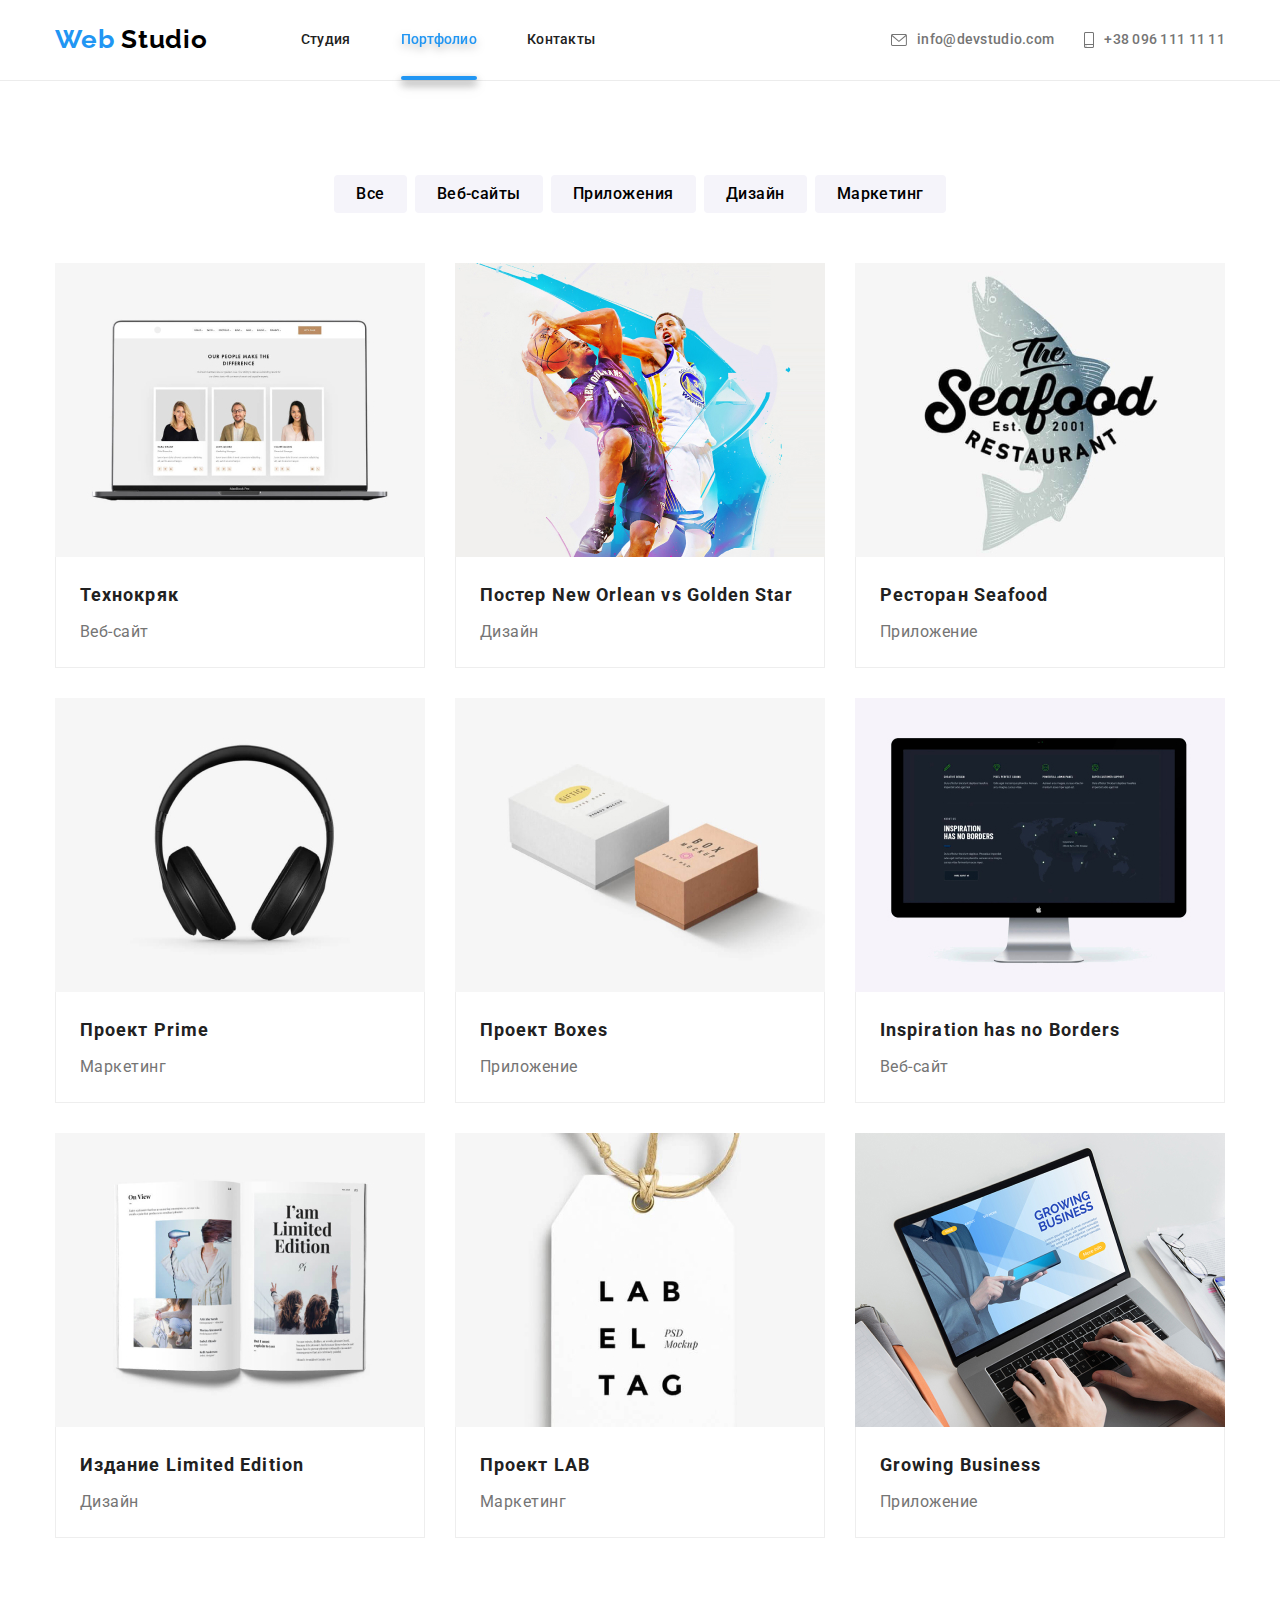
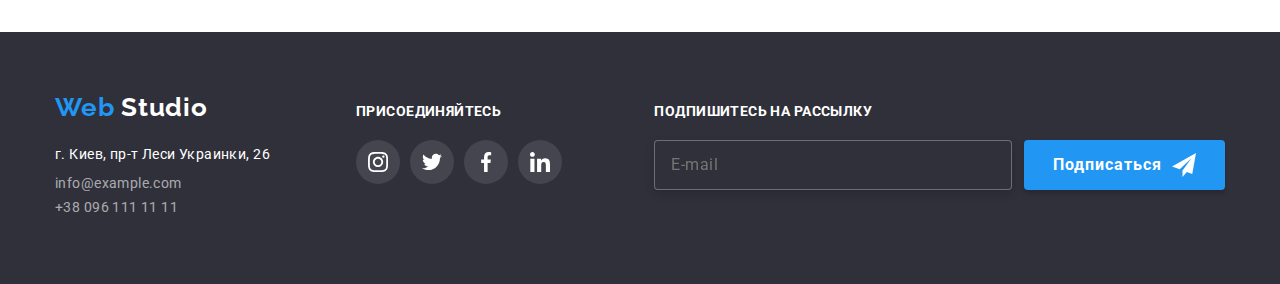
==== portfolio.html @ 4676d833 "open" ====
<!DOCTYPE html>
<html lang="ru">
	<head>
		<meta charset="UTF-8" />
		<meta http-equiv="X-UA-Compatible" content="IE=edge" />
		<meta name="viewport" content="width=device-width, initial-scale=1.0" />
		<title>Portfolio</title>
		<link rel="icon" type="image/png" href="./images/favicon/favicon-32x32.png" />
		<link rel="preconnect" href="https://fonts.googleapis.com" />
		<link rel="preconnect" href="https://fonts.gstatic.com" crossorigin />
		<link
			href="https://fonts.googleapis.com/css2?family=Raleway:wght@700&family=Roboto:wght@400;500;700;900&display=swap"
			rel="stylesheet"
		/>
		<link
			rel="stylesheet"
			href="https://cdnjs.cloudflare.com/ajax/libs/modern-normalize/1.1.0/modern-normalize.min.css"
		/>
		<link rel="stylesheet" href="./css/styles.css" />
	</head>

	<body>
		<header>
			<div class="header container">
				<a href="/" class="logo">
					<span class="logo-web">Web</span>
					<span class="logo-studio">Studio</span>
				</a>

				<nav>
					<ul class="nav">
						<li class="item"><a href="./index.html" class="nav-link">Студия</a></li>
						<li class="item"><a href="./portfolio.html" class="nav-link current">Портфолио</a></li>
						<li class="item"><a href="" class="nav-link">Контакты</a></li>
					</ul>
				</nav>
				<div class="header-link">
					<a href="mailto:info@devstudio.com" class="header-mail">
						<svg class="icon" width="16" height="12">
							<use href="./images/sprite.svg#icon-mail"></use>
						</svg>
						info@devstudio.com
					</a>
					<a href="tel:+380961111111" class="header-tel">
						<svg class="icon" width="10" height="16">
							<use href="./images/sprite.svg#icon-phone"></use>
						</svg>
						+38 096 111 11 11
					</a>
				</div>
			</div>
		</header>

		<main>
			<section class="section">
				<div class="container">
					<ul class="portfolio-button-bloc">
						<li class="button"><button type="button" class="portfolio-button">Все</button></li>
						<li class="button"><button type="button" class="portfolio-button">Веб-сайты</button></li>
						<li class="button"><button type="button" class="portfolio-button">Приложения</button></li>
						<li class="button"><button type="button" class="portfolio-button">Дизайн</button></li>
						<li class="button"><button type="button" class="portfolio-button">Маркетинг</button></li>
					</ul>

					<ul class="portfolio-projects">
						<li class="item">
							<a href="" class="link">
								<div class="thumb">
									<img src="./images/portfolio1.jpg" alt="ноутбук" width="370" />
									<div class="overlay">
										<p class="relation">
											Ресурс предлагает комплексные предложения с разным уровнем функционала и сервисов. Все это
											позволит посетителю получить исчерпывающие сведения о компании или частном лице.
										</p>
									</div>
								</div>
								<div class="signature">
									<h3 class="project-item-name">Технокряк</h3>
									<p class="project-item-attribute">Веб-сайт</p>
								</div>
							</a>
						</li>
						<li class="item">
							<a href="" class="link">
								<div class="thumb">
									<img src="./images/portfolio2.jpg" alt="игра в баскетбол" width="370" />
									<div class="overlay">
										<p class="relation">
											Ресурс предлагает комплексные предложения с разным уровнем функционала и сервисов. Все это
											позволит посетителю получить исчерпывающие сведения о компании или частном лице.
										</p>
									</div>
								</div>
								<div class="signature">
									<h3 class="project-item-name">Постер New Orlean vs Golden Star</h3>
									<p class="project-item-attribute">Дизайн</p>
								</div>
							</a>
						</li>
						<li class="item">
							<a href="" class="link">
								<div class="thumb">
									<img src="./images/portfolio3.jpg" alt="лого ресторана" width="370" />
									<div class="overlay">
										<p class="relation">
											Ресурс предлагает комплексные предложения с разным уровнем функционала и сервисов. Все это
											позволит посетителю получить исчерпывающие сведения о компании или частном лице.
										</p>
									</div>
								</div>
								<div class="signature">
									<h3 class="project-item-name">Ресторан Seafood</h3>
									<p class="project-item-attribute">Приложение</p>
								</div>
							</a>
						</li>
						<li class="item">
							<a href="" class="link">
								<div class="thumb">
									<img src="./images/portfolio4.jpg" alt="наушники" width="370" />
									<div class="overlay">
										<p class="relation">
											Ресурс предлагает комплексные предложения с разным уровнем функционала и сервисов. Все это
											позволит посетителю получить исчерпывающие сведения о компании или частном лице.
										</p>
									</div>
								</div>
								<div class="signature">
									<h3 class="project-item-name">Проект Prime</h3>
									<p class="project-item-attribute">Маркетинг</p>
								</div>
							</a>
						</li>
						<li class="item">
							<a href="" class="link">
								<div class="thumb">
									<img src="./images/portfolio5.jpg" alt="коробочки" width="370" />
									<div class="overlay">
										<p class="relation">
											Ресурс предлагает комплексные предложения с разным уровнем функционала и сервисов. Все это
											позволит посетителю получить исчерпывающие сведения о компании или частном лице.
										</p>
									</div>
								</div>
								<div class="signature">
									<h3 class="project-item-name">Проект Boxes</h3>
									<p class="project-item-attribute">Приложение</p>
								</div>
							</a>
						</li>
						<li class="item">
							<a href="" class="link">
								<div class="thumb">
									<img src="./images/portfolio6.jpg" alt="монитор" width="370" />
									<div class="overlay">
										<p class="relation">
											Ресурс предлагает комплексные предложения с разным уровнем функционала и сервисов. Все это
											позволит посетителю получить исчерпывающие сведения о компании или частном лице.
										</p>
									</div>
								</div>
								<div class="signature">
									<h3 class="project-item-name">Inspiration has no Borders</h3>
									<p class="project-item-attribute">Веб-сайт</p>
								</div>
							</a>
						</li>
						<li class="item">
							<a href="" class="link">
								<div class="thumb">
									<img src="./images/portfolio7.jpg" alt="книга" width="370" />
									<div class="overlay">
										<p class="relation">
											Ресурс предлагает комплексные предложения с разным уровнем функционала и сервисов. Все это
											позволит посетителю получить исчерпывающие сведения о компании или частном лице.
										</p>
									</div>
								</div>
								<div class="signature">
									<h3 class="project-item-name">Издание Limited Edition</h3>
									<p class="project-item-attribute">Дизайн</p>
								</div>
							</a>
						</li>
						<li class="item">
							<a href="" class="link">
								<div class="thumb">
									<img src="./images/portfolio8.jpg" alt="ярлык" width="370" />
									<div class="overlay">
										<p class="relation">
											Ресурс предлагает комплексные предложения с разным уровнем функционала и сервисов. Все это
											позволит посетителю получить исчерпывающие сведения о компании или частном лице.
										</p>
									</div>
								</div>
								<div class="signature">
									<h3 class="project-item-name">Проект LAB</h3>
									<p class="project-item-attribute">Маркетинг</p>
								</div>
							</a>
						</li>
						<li class="item">
							<a href="" class="link">
								<div class="thumb">
									<img src="./images/portfolio9.jpg" alt="рука ноутбук" width="370" />
									<div class="overlay">
										<p class="relation">
											Ресурс предлагает комплексные предложения с разным уровнем функционала и сервисов. Все это
											позволит посетителю получить исчерпывающие сведения о компании или частном лице.
										</p>
									</div>
								</div>
								<div class="signature">
									<h3 class="project-item-name">Growing Business</h3>
									<p class="project-item-attribute">Приложение</p>
								</div>
							</a>
						</li>
					</ul>
				</div>
			</section>
		</main>

		<footer class="footer">
			<div class="footer-bloc container">
				<div class="adrblock">
					<a href="/" class="logo">
						<span class="logo-web">Web</span>
						<span class="logo-studio-footer">Studio</span>
					</a>
					<address>
						<ul class="footer-adr-bloc">
							<li>
								<a href=""><p class="footer-address">г. Киев, пр-т Леси Украинки, 26</p></a>
							</li>
							<li><a href="mailto:info@example.com" class="footer-link">info@example.com</a></li>
							<li><a href="tel:+380961111111" class="footer-link">+38 096 111 11 11</a></li>
						</ul>
					</address>
				</div>

				<div class="footsocial">
					<h3 class="fl-title">присоединяйтесь</h3>
					<ul class="fl-list">
						<li>
							<a href="instagram.com" class="fl-i-box">
								<svg class="fl-icon" width="20" height="20">
									<use href="./images/sprite.svg#icon-instagram"></use>
								</svg>
							</a>
						</li>
						<li>
							<a href="twitter.com" class="fl-i-box">
								<svg class="fl-icon" width="20" height="20">
									<use href="./images/sprite.svg#icon-twitter"></use>
								</svg>
							</a>
						</li>
						<li>
							<a href="facebook.com" class="fl-i-box">
								<svg class="fl-icon" width="20" height="20">
									<use href="./images/sprite.svg#icon-facebook"></use>
								</svg>
							</a>
						</li>
						<li>
							<a href="linkedin.com" class="fl-i-box">
								<svg class="fl-icon" width="20" height="20">
									<use href="./images/sprite.svg#icon-linkedin"></use>
								</svg>
							</a>
						</li>
					</ul>
				</div>
				<form name="footer-subscribe" class="footer-subscribe">
					<label for="mail" class="label">Подпишитесь на рассылку</label>
					<div class="input-btn-box">
						<input class="input-footer" type="email" id="mail" placeholder="E-mail" />
						<button type="submit" class="subscribe-btn">
							Подписаться
							<svg class="send-icon" width="24" height="24"><use href="./images/sprite.svg#icon-send"></use></svg>
						</button>
					</div>
				</form>
			</div>
		</footer>
	</body>
</html>
---- css/styles.css ----
body {
	font-family: "Roboto", sans-serif;
	color: var(--font-color);
	/* background-color: var(--background-color) ; */
}

:root {
	--button-hover-color: #188ce8;
	--time-function: cubic-bezier(0.4, 0, 0.2, 1);
	--white: #ffffff;
	--black: #000000;
	--font-color: #212121; /*var(--font-color)*/
	--accent-color: #2196f3; /*var(--accent-color)*/
	--footer-color: #2f303a; /*var(--footer-color)*/
	--background-color: #e5e5e5; /*var(--background-color)*/
	--team-bcgr-clr: #f5f4fa;
	--icon-color: #afb1b8;
	--link-color: #757575; /*var(--link-color)*/
	--hero-color: #2f303a; /*var(--hero-color)*/
	--button-icon-nonactiv-color: #f5f4fa;
	--header-border-clr: #ececec;
	--portfolio-border-clr: #eeeeee;
	--footer-link-color: rgba(255, 255, 255, 0.6); /*var(--footer-link-color)*/
}

h1,
h2,
h3,
ul,
p {
	margin: 0;
	padding: 0; /* !!!!!   ЭТО НАДО ИЛИ НЕТ?   !!!!!*/
	list-style-type: none;
}

a {
	display: block;
	text-decoration: none;
}

.container {
	width: 1200px;
	margin-left: auto;
	margin-right: auto;
	padding: 0 15px;
	/* outline: 1px solid green; */
}

.section {
	padding: 94px 0;
	/* outline: 1px solid red; */
}

/* ----------------------------------HEADER---------------------------------- */

header {
	border-bottom: 1px solid var(--header-border-clr);
}

.header {
	display: flex;
	align-items: center;
	margin-top: 0;
}

.logo {
	font-family: "Raleway";
	font-weight: 700;
	font-size: 26px;
	line-height: 1.2;
	letter-spacing: 0.03em;
}

.logo-web {
	color: var(--accent-color);
}

.logo-studio {
	color: var(--black);
}

.logo-studio-footer {
	color: var(--white);
}

.nav {
	display: flex;
	margin-left: 93px;
	align-items: center;

	list-style-type: none;
}

.nav .item + .item {
	margin-left: 50px;
}

.nav-link {
	padding-top: 32px;
	padding-bottom: 32px;

	color: var(--font-color);
	font-weight: 500;
	font-size: 14px;
	line-height: 1.14;
	letter-spacing: 0.02em;

	transition: color 250ms var(--time-function);
}

.nav-link:hover,
.nav-link:focus {
	color: var(--accent-color);
}

.current {
	position: relative;

	color: var(--accent-color);
	filter: drop-shadow(0px 4px 4px rgba(0, 0, 0, 0.25));
}

.current::after {
	content: "";
	position: absolute;
	bottom: 0;

	display: block;
	width: 100%;
	height: 4px;

	border-radius: 4px;
	background-color: var(--accent-color);
	filter: drop-shadow(0px 4px 4px rgba(0, 0, 0, 0.25));
}

.header-link {
	display: flex;
	margin-left: auto;
}

.header-link a {
	display: inline-flex;
	margin-left: auto;
	padding-top: 32px;
	padding-bottom: 32px;

	font-weight: 500;
	font-size: 14px;
	line-height: 1.14;
	letter-spacing: 0.02em;
	color: var(--link-color);

	transition: color 250ms var(--time-function);
}

.header-link a + a {
	margin-left: 30px;
}

.header-link a:hover,
.header-link a:focus {
	color: var(--accent-color);
	fill: var(--accent-color);
}

.icon {
	align-self: center;
	margin-right: 10px;

	fill: currentColor;
}

.icon:hover {
	fill: currentColor;
}

/* ----------------------------------HERO------------------------------------- */

.hero {
	height: 600px;
	max-width: 1600px;
	margin-right: auto;
	margin-left: auto;
	padding-top: 200px;
	padding-bottom: 200px;

	background-image: linear-gradient(rgba(47, 48, 58, 0.4), rgba(47, 48, 58, 0.4)), url(../images/hero-img.jpg);
	/* background-image: url(../images/hero-img.jpg); */
	background-repeat: no-repeat;
	background-position: center;
	background-color: var(--hero-color);
}

.hero-title {
	width: 696px;
	margin-left: auto;
	margin-right: auto;

	color: var(--white);
	font-weight: 900;
	font-size: 44px;
	line-height: 1.36;
	text-align: center;
	letter-spacing: 0.06em;
	text-transform: uppercase;
}

.hero-button {
	display: block;
	margin-left: auto;
	margin-right: auto;
	margin-top: 30px;
	padding: 8px 30px;

	font-family: inherit;
	font-style: inherit;
	font-weight: 700;
	font-size: 16px;
	line-height: 1.9;
	letter-spacing: 0.06em;
	color: var(--white);

	background-color: var(--accent-color);
	cursor: pointer;
	border-radius: 4px;
	border-color: transparent;
	box-shadow: 0px 4px 4px rgba(0, 0, 0, 0.15);

	transition: background-color 250ms var(--time-function);
}

.hero-button:hover,
.hero-button:focus {
	background-color: #188ce8;
}

.hero + .section {
	padding-bottom: 0;
}

/* ---------------------BENEFITS------------------------- */

.benefits {
	display: flex;
}

.benefits .item {
	width: 270px;
}

.background {
	display: flex;
	height: 120px;
	justify-content: center;
	align-items: center;
	border-radius: 2px;
	margin-bottom: 30px;

	background-color: var(--button-icon-nonactiv-color);
}

.benefits .item + .item {
	margin-left: 30px;
}

.benefits-title {
	font-weight: 700;
	font-size: 14px;
	line-height: 1.14;
	letter-spacing: 0.03em;
	text-transform: uppercase;
}

.benefits-desc {
	margin-top: 10px;

	font-weight: 400;
	font-size: 14px;
	line-height: 1.7;
	letter-spacing: 0.03em;
	color: var(--link-color);
}

/* ---------------------ACTIVITY------------------------- */

.activity-title {
	font-weight: 700;
	font-size: 36px;
	line-height: 1.17;
	text-align: center;
	letter-spacing: 0.03em;
}

.activity-list {
	display: flex;
	margin-top: 50px;
}

.activity-list .item + .item {
	margin-left: 30px;
}

.activity-list .item img {
	display: block;
}

.activity-box {
	position: relative;
}

.activity-caption-box {
	position: absolute;
	bottom: 0;
	left: 0;

	width: 100%;

	background-color: rgba(47, 48, 58, 0.8);
}

.activity-caption {
	padding: 27px 0;
	margin-left: auto;
	margin-right: auto;

	font-weight: 700;
	font-size: 14px;
	line-height: 16px;
	text-align: center;
	letter-spacing: 0.03em;
	text-transform: uppercase;
	color: var(--white);
}

/* ---------------------TEAM------------------------- */

.team {
	background-color: var(--team-bcgr-clr);
	/* outline: 1px solid green; */
}

.team-title {
	font-weight: 700;
	font-size: 36px;
	line-height: 1.17;
	text-align: center;
	letter-spacing: 0.03em;
}

.team-list {
	display: flex;
	margin-top: 50px;
}

.team-list .signature {
	padding: 30px 0;
}

.team-list .item {
	/* outline: 1px solid gray; */
	background-color: var(--white);
	filter: drop-shadow(0px 4px 4px rgba(0, 0, 0, 0.25));
}

.team-list .item > img {
	display: block;
}

.team-list .item + .item {
	margin-left: 30px;
}

.team-name {
	text-align: center;

	font-weight: 500;
	font-size: 16px;
	line-height: 1.2;
	letter-spacing: 0.03em;
}

.team-position {
	margin-top: 10px;
	text-align: center;

	font-size: 16px;
	line-height: 1.9;
	letter-spacing: 0.03em;
	color: var(--link-color);
}

.team-social {
	display: flex;
	margin-top: 16px;
	justify-content: center;
}

.team-social > li + li {
	margin-left: 10px;
}

.t-icon-box {
	display: flex;
	justify-content: center;
	align-items: center;
	width: 44px;
	height: 44px;

	border-radius: 50%;
	color: var(--icon-color);

	transition: background-color 250ms var(--time-function), color 250ms var(--time-function);
}

.t-icon-box:hover,
.t-icon-box:focus {
	background-color: var(--accent-color);
	color: var(--white);
}

.t-icon {
	fill: currentColor;
}

.t-icon:hover,
.t-icon:focus {
	fill: currentColor;
}

.client-title {
	font-weight: 700;
	font-size: 36px;
	line-height: 1.17;
	text-align: center;
	letter-spacing: 0.03em;
}

.client-list {
	display: flex;
	margin-top: 50px;
}

.client-list > li + li {
	margin-left: 30px;
}

.cl-ibox {
	display: flex;
	width: 170px;
	height: 92px;
	justify-content: center;
	align-items: center;

	border: 1px solid var(--icon-color);
	border-radius: 4px;
	color: var(--icon-color);

	transition: color 250ms var(--time-function);
}

.cl-ibox:hover,
.cl-ibox:focus {
	border: 1px solid var(--accent-color);
	color: var(--accent-color);
	cursor: pointer;
}

.cl-icon {
	fill: currentColor;
}

.cl-icon:hover,
.cl-icon:focus {
	fill: currentColor;
}

/* -------------------------------------FOOTER---------------------------------- */

.footer {
	padding: 60px 0;

	background-color: var(--footer-color);
}

.footer-bloc {
	display: flex;
}

.adrblock {
	display: block;
	width: 231px;
}

.footer-adr-bloc {
	display: block;
	margin-top: 20px;
}

.footer-address {
	font-style: normal;
	font-size: 14px;
	line-height: 1.7;
	letter-spacing: 0.03em;
	color: var(--white);
}

.footer-link {
	margin-top: 9px;

	font-style: normal;
	font-size: 14px;
	line-height: 1.1;
	letter-spacing: 0.03em;
	color: var(--footer-link-color);
}

.footsocial {
	margin: 12px auto 40px 70px;
}

.fl-title {
	font-weight: 700;
	font-size: 14px;
	line-height: 1.14;
	letter-spacing: 0.03em;
	text-transform: uppercase;
	color: var(--white);
}

.fl-list {
	display: flex;
	margin-top: 20px;
}

.fl-list > li + li {
	margin-left: 10px;
}

.fl-i-box {
	display: flex;
	justify-content: center;
	align-items: center;

	width: 44px;
	height: 44px;

	border-radius: 50%;
	background: rgba(255, 255, 255, 0.1);

	transition: background-color 250ms var(--time-function);
}

.fl-i-box:hover,
.fl-i-box:focus {
	background-color: var(--accent-color);
}

.fl-icon {
	fill: var(--white);
}

.footer-subscribe {
	margin-top: 10px;
}

.input-btn-box {
	display: flex;
	margin-top: 20px;
}

.input-footer {
	display: flex;
	align-items: center;
	padding: 0;
	padding-left: 16px;

	font-size: 16px;
	line-height: 1.25;
	width: 358px;
	height: 50px;
	letter-spacing: 0.03em;

	color: rgba(255, 255, 255, 0.6);
	background-color: var(--footer-color);
	border: 1px solid rgba(255, 255, 255, 0.3);
	filter: drop-shadow(0px 4px 4px rgba(0, 0, 0, 0.15));
	border-radius: 4px;
}

.label {
	margin-bottom: 20px;

	font-weight: 700;
	font-size: 14px;
	line-height: 1.14;
	letter-spacing: 0.03em;
	text-transform: uppercase;

	color: var(--white);
}

.subscribe-btn {
	display: flex;
	align-items: center;
	padding: 10px 29px;
	margin-left: 12px;

	font-weight: 700;
	font-size: 16px;
	line-height: 1.88;
	letter-spacing: 0.06em;

	color: var(--white);
	background: var(--accent-color);
	box-shadow: 0px 4px 4px rgba(0, 0, 0, 0.15);
	border-radius: 4px;
	border-width: 0;
	cursor: pointer;
}

.send-icon {
	margin-left: 10px;
}

/* -----------------------------------------PORTFOLIO---------------------------- */

.portfolio-button-bloc {
	display: flex;
	justify-content: center;
	margin-bottom: 50px;
}

.portfolio-button-bloc .button + .button {
	margin-left: 8px;
}

.portfolio-button {
	padding: 6px 22px;

	font-family: inherit;
	font-style: inherit;
	font-weight: 500;
	font-size: 16px;
	line-height: 1.6;
	text-align: center;
	letter-spacing: 0.03em;

	background-color: var(--button-icon-nonactiv-color);

	border-radius: 4px;
	border-style: none;
	cursor: pointer;

	transition: background-color 250ms var(--time-function), color 250ms var(--time-function),
		box-shadow 250ms var(--time-function);
}

.portfolio-button:hover,
.portfolio-button:focus {
	background-color: var(--accent-color);
	color: var(--white);
	box-shadow: 0px 3px 1px rgba(0, 0, 0, 0.1), 0px 1px 2px rgba(0, 0, 0, 0.08), 0px 2px 2px rgba(0, 0, 0, 0.12);
}

.portfolio-projects {
	display: flex;
	flex-wrap: wrap;
	margin: -15px;
}

.portfolio-projects > .item {
	flex-basis: calc(100% / 3 - 30px);
	margin: 15px;
}

.portfolio-projects .link {
	box-shadow: none; /*----- Можно не указывать!!!??? -----*/
	transition: box-shadow 250ms var(--time-function);
}
.portfolio-projects .link:hover,
.portfolio-projects .link:focus {
	box-shadow: 0px 1px 1px rgba(0, 0, 0, 0.12), 0px 4px 4px rgba(0, 0, 0, 0.06), 1px 4px 6px rgba(0, 0, 0, 0.16);
}

.portfolio-projects img {
	display: block;
}

.portfolio-projects .signature {
	padding: 20px 24px;

	border: 1px solid var(--portfolio-border-clr);
	border-top: none;
}

.project-item-name {
	font-weight: 700;
	font-size: 18px;
	line-height: 2;
	letter-spacing: 0.06em;
	color: var(--font-color);
}

.project-item-attribute {
	margin-top: 4px;

	font-size: 16px;
	line-height: 30px;
	letter-spacing: 0.03em;
	color: var(--link-color);
}

.thumb {
	position: relative;

	width: 100%;

	overflow: hidden;
}

.overlay {
	position: absolute;
	left: 0;
	top: 0;

	display: flex;
	justify-content: center;
	align-items: center;
	width: 100%;
	height: 100%;

	background-color: rgba(33, 150, 243, 0.9);

	transform: translateY(105%);
	transition: transform 250ms var(--time-function);
}

.portfolio-projects .link:hover .overlay,
.portfolio-projects .link:focus .overlay {
	transform: translateY(0);
}

.relation {
	width: 322px;
	height: 168px;

	font-size: 18px;
	line-height: 28px;
	letter-spacing: 0.03em;
	color: #ffffff;
	overflow: hidden;
}

/* -------------------MODAL------------------------- */

.backdrop {
	position: fixed;
	top: 0;
	left: 0;
	bottom: 0;
	right: 0;

	background-color: rgba(0, 0, 0, 0.2);
	opacity: 1;

	transition: opacity 250ms var(--time-function);
	/* transform: scale(1,1); */
	/* transform-origin: top right; */
}

.backdrop.is-hidden {
	opacity: 0;
	/* visibility: hidden; */
	pointer-events: none;
	/* transform: scale(0,0); */
}

.modal {
	position: absolute;
	top: 50%;
	left: 50%;

	width: 528px;
	height: 581px;

	background-color: rgba(255, 255, 255, 1);

	transform: translate(-50%, -50%);
}

.modal-close-btn {
	position: absolute;
	right: 8px;
	top: 8px;

	display: flex;
	justify-content: center;
	align-items: center;
	width: 30px;
	height: 30px;
	margin: 0;
	padding: 0;

	background-color: rgba(255, 255, 255, 1);
	border-radius: 50%;
	border: 1px solid rgba(0, 0, 0, 0.1);

	cursor: pointer;
}

.modal-close-btn:hover {
	fill: var(--accent-color);
}

.modal-form {
	padding: 0 40px;
}

.modal-title {
	/* padding-bottom: 12px; */
	margin: 40px 0 12px;

	font-weight: 700;
	font-size: 20px;
	line-height: 1.14;
	text-align: center;
	letter-spacing: 0.03em;

	color: var(--font-color);
}

.user-data-label {
	position: relative;

	display: flex;
	flex-direction: column;

	font-size: 12px;
	line-height: 1.17;
	letter-spacing: 0.01em;
	color: var(--link-color);
}

.input:focus-visible {
	outline: 1px solid var(--accent-color);
}

.user-data-label:hover {
	cursor: pointer;
}

.user-data-label:focus-within > .input,
.user-data-label:hover > .input {
	/* color: var(--accent-color); */
	border: 1px solid var(--accent-color);
	cursor: pointer;
}

.user-data-label:focus-within > .form-icon,
.user-data-label:hover > .form-icon {
	fill: var(--accent-color);
}

.user-data-label + .user-data-label {
	margin-top: 10px;
}

.user-data-label .input {
	padding-left: 30px;
	height: 40px;
	margin-top: 4px;

	border: 1px solid rgba(33, 33, 33, 0.2);
	border-radius: 4px;
}

.user-data-label .textarea::placeholder {
	font-size: 12px;
	line-height: 1.17;
	letter-spacing: 0.01em;
	color: rgba(117, 117, 117, 0.5);
}

.user-data-label > .textarea {
	padding: 12px 16px;
	height: 120px;
	resize: none;
}

.form-icon {
	position: absolute;
	top: 28px;
	left: 12px;
}

.term-label {
	position: relative;

	display: flex;
	margin-left: 14px;
	align-items: center;
	margin-top: 20px;

	font-size: 14px;
	line-height: 1.7;
	letter-spacing: 0.03em;

	color: var(--link-color);
}

.term-check:focus ~ .span {
	color: #2196f3;
}

.terms-of-use-link {
	margin-left: 4px;

	font-family: "Roboto";
	font-style: normal;
	font-weight: 400;
	font-size: 14px;
	line-height: 24px;
	letter-spacing: 0.03em;
	text-decoration-line: underline;

	color: var(--accent-color);
}

.terms-of-use-link:focus-visible {
	outline: 1px solid var(--accent-color);
	border-radius: 4px;
}

.term-check {
	appearance: none;
}

.term-check:checked ~ .icon-check {
	opacity: 1;
}

.term-check:checked + .icon-frame {
	opacity: 0;
}

.icon-frame {
	margin-right: 7px;
	opacity: 1;
	transition: opacity 250ms var(--time-function);
}

.icon-check {
	position: absolute;
	/* left: 13px; */
	opacity: 0;
	transition: opacity 250ms var(--time-function);
}

.btn-send {
	padding: 10px 55px;
	margin-left: auto;
	margin-right: auto;
	margin-top: 30px;

	font-weight: 700;
	font-size: 16px;
	line-height: 30px;
	/* identical to box height, or 188% */

	display: flex;
	align-items: center;
	text-align: center;
	letter-spacing: 0.06em;

	color: #ffffff;
	background: #2196f3;
	box-shadow: 0px 4px 4px rgba(0, 0, 0, 0.15);
	border: none;
	border-radius: 4px;

	transition: background-color 250ms var(--time-function), filter 250ms var(--time-function);
}

.btn-send:hover,
.btn-send:focus {
	background-color: var(--button-hover-color);
	filter: drop-shadow(0px 4px 4px rgba(0, 0, 0, 0.25));
}
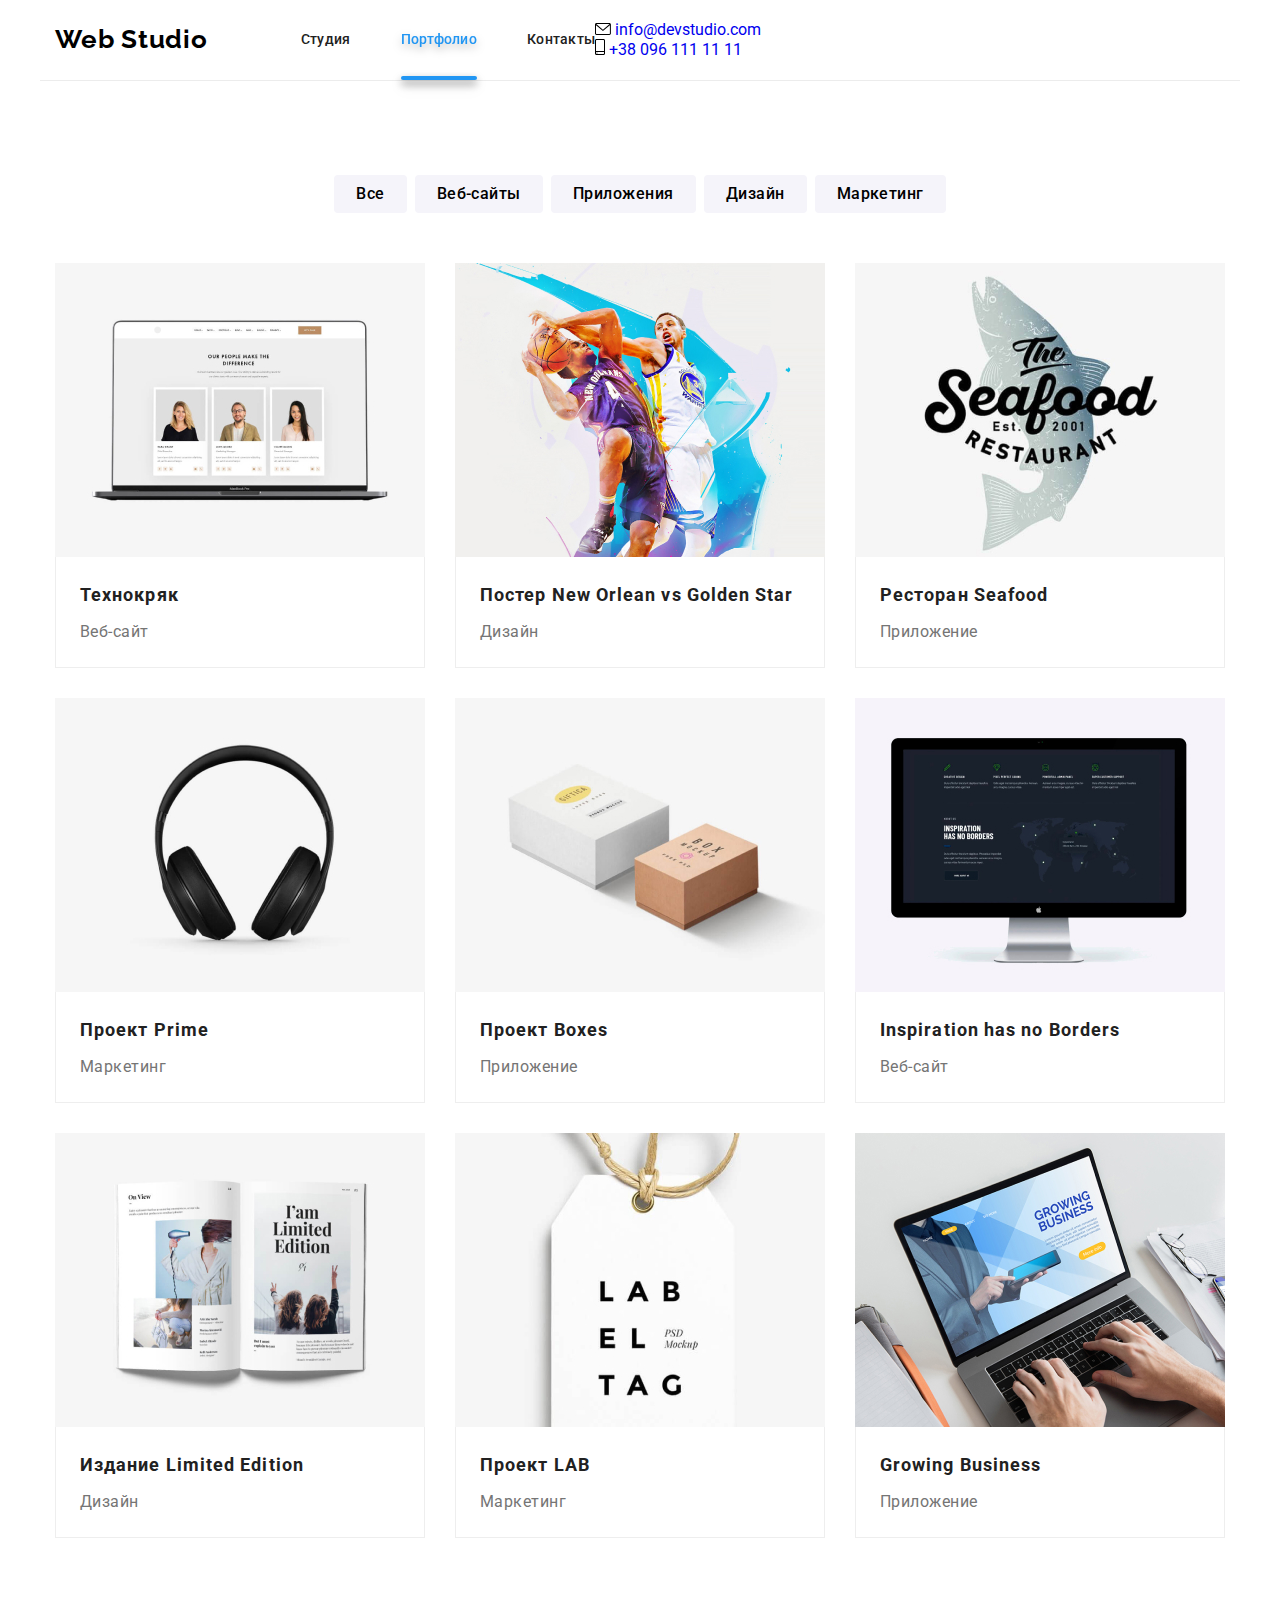
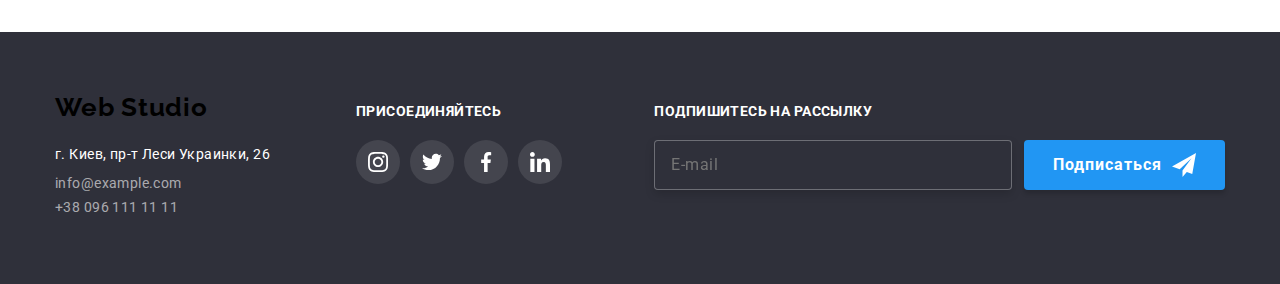
==== commit 2c8ad659: "fdghesweg" ====
--- a/portfolio.html
+++ b/portfolio.html
@@ -29,9 +29,9 @@
 
 				<nav>
 					<ul class="nav">
-						<li class="item"><a href="./index.html" class="nav-link">Студия</a></li>
-						<li class="item"><a href="./portfolio.html" class="nav-link current">Портфолио</a></li>
-						<li class="item"><a href="" class="nav-link">Контакты</a></li>
+						<li class="nav__item"><a href="./index.html" class="nav__link">Студия</a></li>
+						<li class="nav__item"><a href="./portfolio.html" class="nav__link nav__link--current">Портфолио</a></li>
+						<li class="nav__item"><a href="" class="nav__link">Контакты</a></li>
 					</ul>
 				</nav>
 				<div class="header-link">
--- a/css/styles.css
+++ b/css/styles.css
@@ -29,7 +29,7 @@
 ul,
 p {
 	margin: 0;
-	padding: 0; /* !!!!!   ЭТО НАДО ИЛИ НЕТ?   !!!!!*/
+	padding: 0;
 	list-style-type: none;
 }
 
@@ -53,14 +53,12 @@
 
 /* ----------------------------------HEADER---------------------------------- */
 
-header {
+.header {
+	display: flex;
+	align-items: center;
+	margin-top: 0;
+
 	border-bottom: 1px solid var(--header-border-clr);
-}
-
-.header {
-	display: flex;
-	align-items: center;
-	margin-top: 0;
 }
 
 .logo {
@@ -69,17 +67,15 @@
 	font-size: 26px;
 	line-height: 1.2;
 	letter-spacing: 0.03em;
-}
-
-.logo-web {
+	color: var(--black);
+}
+
+.logo__web {
 	color: var(--accent-color);
-}
-
-.logo-studio {
-	color: var(--black);
-}
-
-.logo-studio-footer {
+	margin-right: -7px;
+}
+
+.logo__footer {
 	color: var(--white);
 }
 
@@ -91,11 +87,15 @@
 	list-style-type: none;
 }
 
-.nav .item + .item {
-	margin-left: 50px;
-}
-
-.nav-link {
+.nav__item {
+	margin-right: 50px;
+}
+
+.nav__item:last-child {
+	margin-right: 0;
+}
+
+.nav__link {
 	padding-top: 32px;
 	padding-bottom: 32px;
 
@@ -108,19 +108,23 @@
 	transition: color 250ms var(--time-function);
 }
 
-.nav-link:hover,
-.nav-link:focus {
+.nav__link:last-child {
+	margin-right: 0;
+}
+
+.nav__link:hover,
+.nav__link:focus {
 	color: var(--accent-color);
 }
 
-.current {
+.nav__link--current {
 	position: relative;
 
 	color: var(--accent-color);
 	filter: drop-shadow(0px 4px 4px rgba(0, 0, 0, 0.25));
 }
 
-.current::after {
+.nav__link--current::after {
 	content: "";
 	position: absolute;
 	bottom: 0;
@@ -134,16 +138,17 @@
 	filter: drop-shadow(0px 4px 4px rgba(0, 0, 0, 0.25));
 }
 
-.header-link {
+.top-contacts {
 	display: flex;
 	margin-left: auto;
 }
 
-.header-link a {
+.top-contacts__link {
 	display: inline-flex;
 	margin-left: auto;
 	padding-top: 32px;
 	padding-bottom: 32px;
+	margin-right: 30px;
 
 	font-weight: 500;
 	font-size: 14px;
@@ -154,24 +159,24 @@
 	transition: color 250ms var(--time-function);
 }
 
-.header-link a + a {
-	margin-left: 30px;
-}
-
-.header-link a:hover,
-.header-link a:focus {
+.top-contacts__link:last-child {
+	margin-right: 0;
+}
+
+.top-contacts__link:hover,
+.top-contacts__link:focus {
 	color: var(--accent-color);
 	fill: var(--accent-color);
 }
 
-.icon {
+.top-contacts__icon {
 	align-self: center;
 	margin-right: 10px;
 
 	fill: currentColor;
 }
 
-.icon:hover {
+.top-contacts__icon:hover {
 	fill: currentColor;
 }
 
@@ -192,7 +197,7 @@
 	background-color: var(--hero-color);
 }
 
-.hero-title {
+.hero__title {
 	width: 696px;
 	margin-left: auto;
 	margin-right: auto;
@@ -206,7 +211,7 @@
 	text-transform: uppercase;
 }
 
-.hero-button {
+.hero__button {
 	display: block;
 	margin-left: auto;
 	margin-right: auto;
@@ -230,8 +235,8 @@
 	transition: background-color 250ms var(--time-function);
 }
 
-.hero-button:hover,
-.hero-button:focus {
+.hero__button:hover,
+.hero__button:focus {
 	background-color: #188ce8;
 }
 
@@ -245,11 +250,12 @@
 	display: flex;
 }
 
-.benefits .item {
+.benefits__item {
 	width: 270px;
-}
-
-.background {
+	margin-right: 30px;
+}
+
+.benefits__icon {
 	display: flex;
 	height: 120px;
 	justify-content: center;
@@ -260,11 +266,11 @@
 	background-color: var(--button-icon-nonactiv-color);
 }
 
-.benefits .item + .item {
-	margin-left: 30px;
-}
-
-.benefits-title {
+ {
+	/* margin-left: .benefits .item + .item30px; */
+}
+
+.benefits__title {
 	font-weight: 700;
 	font-size: 14px;
 	line-height: 1.14;
@@ -272,7 +278,7 @@
 	text-transform: uppercase;
 }
 
-.benefits-desc {
+.benefits__description {
 	margin-top: 10px;
 
 	font-weight: 400;
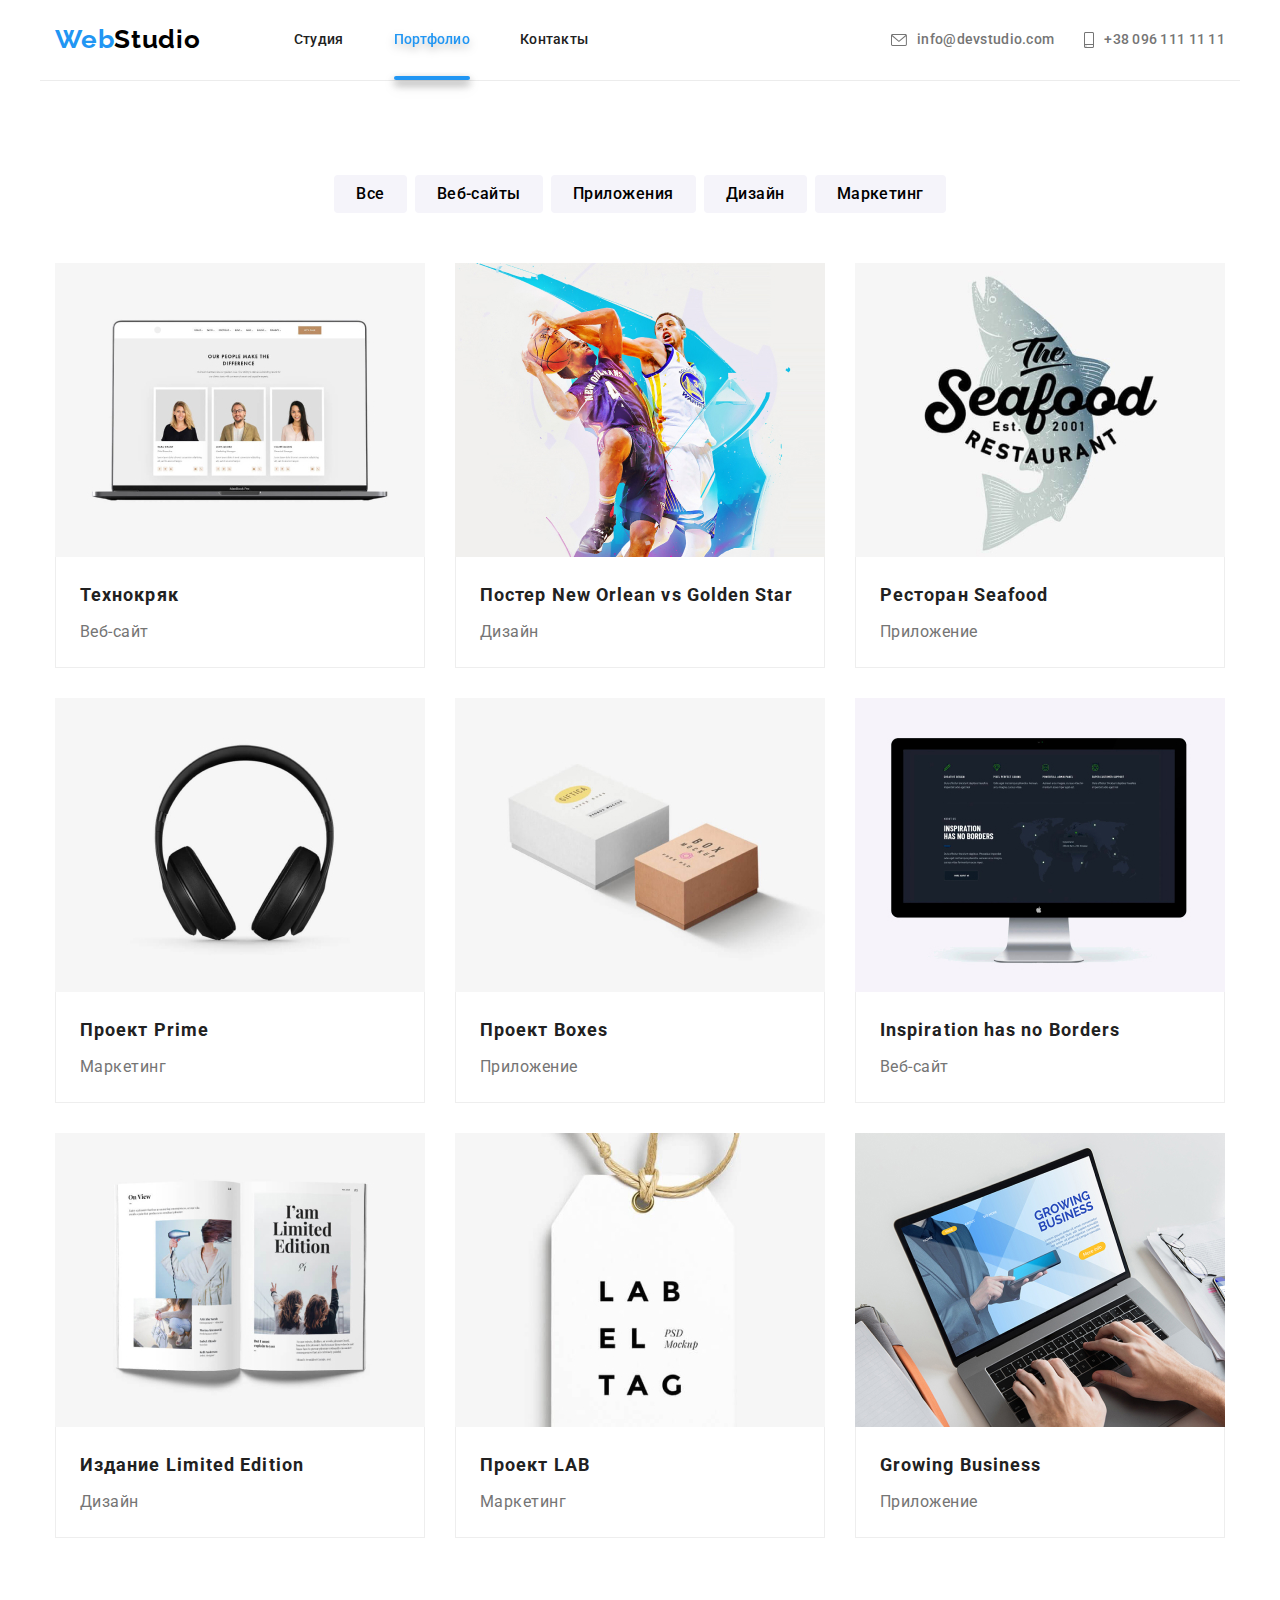
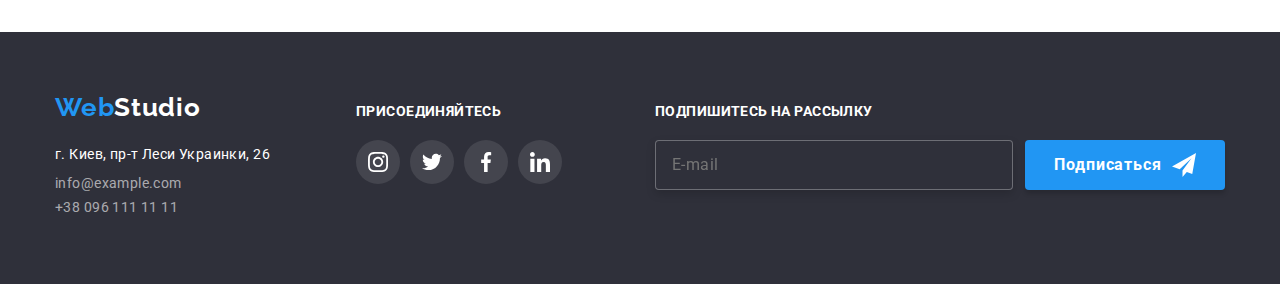
==== commit 84b88df6: "hw06 v.1.0.1." ====
--- a/portfolio.html
+++ b/portfolio.html
@@ -16,15 +16,15 @@
 			rel="stylesheet"
 			href="https://cdnjs.cloudflare.com/ajax/libs/modern-normalize/1.1.0/modern-normalize.min.css"
 		/>
-		<link rel="stylesheet" href="./css/styles.css" />
+		<link rel="stylesheet" href="./css/main.min.css" />
 	</head>
 
 	<body>
 		<header>
 			<div class="header container">
 				<a href="/" class="logo">
-					<span class="logo-web">Web</span>
-					<span class="logo-studio">Studio</span>
+					<span class="logo__web">Web</span>
+					Studio
 				</a>
 
 				<nav>
@@ -34,15 +34,15 @@
 						<li class="nav__item"><a href="" class="nav__link">Контакты</a></li>
 					</ul>
 				</nav>
-				<div class="header-link">
-					<a href="mailto:info@devstudio.com" class="header-mail">
-						<svg class="icon" width="16" height="12">
+				<div class="top-contacts">
+					<a href="mailto:info@devstudio.com" class="top-contacts__link">
+						<svg class="top-contacts__icon" width="16" height="12">
 							<use href="./images/sprite.svg#icon-mail"></use>
 						</svg>
 						info@devstudio.com
 					</a>
-					<a href="tel:+380961111111" class="header-tel">
-						<svg class="icon" width="10" height="16">
+					<a href="tel:+380961111111" class="top-contacts__link">
+						<svg class="top-contacts__icon" width="10" height="16">
 							<use href="./images/sprite.svg#icon-phone"></use>
 						</svg>
 						+38 096 111 11 11
@@ -54,165 +54,165 @@
 		<main>
 			<section class="section">
 				<div class="container">
-					<ul class="portfolio-button-bloc">
-						<li class="button"><button type="button" class="portfolio-button">Все</button></li>
-						<li class="button"><button type="button" class="portfolio-button">Веб-сайты</button></li>
-						<li class="button"><button type="button" class="portfolio-button">Приложения</button></li>
-						<li class="button"><button type="button" class="portfolio-button">Дизайн</button></li>
-						<li class="button"><button type="button" class="portfolio-button">Маркетинг</button></li>
-					</ul>
-
-					<ul class="portfolio-projects">
-						<li class="item">
-							<a href="" class="link">
-								<div class="thumb">
+					<ul class="button-block">
+						<li class="button-block__item"><button type="button" class="button-block__button">Все</button></li>
+						<li class="button-block__item"><button type="button" class="button-block__button">Веб-сайты</button></li>
+						<li class="button-block__item"><button type="button" class="button-block__button">Приложения</button></li>
+						<li class="button-block__item"><button type="button" class="button-block__button">Дизайн</button></li>
+						<li class="button-block__item"><button type="button" class="button-block__button">Маркетинг</button></li>
+					</ul>
+
+					<ul class="card-list">
+						<li class="card-list__item">
+							<a href="" class="card-list__link">
+								<div class="card-list__figure">
 									<img src="./images/portfolio1.jpg" alt="ноутбук" width="370" />
-									<div class="overlay">
-										<p class="relation">
-											Ресурс предлагает комплексные предложения с разным уровнем функционала и сервисов. Все это
-											позволит посетителю получить исчерпывающие сведения о компании или частном лице.
-										</p>
-									</div>
-								</div>
-								<div class="signature">
-									<h3 class="project-item-name">Технокряк</h3>
-									<p class="project-item-attribute">Веб-сайт</p>
-								</div>
-							</a>
-						</li>
-						<li class="item">
-							<a href="" class="link">
-								<div class="thumb">
+									<div class="card-list__overlay">
+										<p class="card-list__body">
+											Ресурс предлагает комплексные предложения с разным уровнем функционала и сервисов. Все это
+											позволит посетителю получить исчерпывающие сведения о компании или частном лице.
+										</p>
+									</div>
+								</div>
+								<div class="card-list__signature">
+									<h3 class="card-list__title">Технокряк</h3>
+									<p class="card-list__subtitle">Веб-сайт</p>
+								</div>
+							</a>
+						</li>
+						<li class="card-list__item">
+							<a href="" class="card-list__link">
+								<div class="card-list__figure">
 									<img src="./images/portfolio2.jpg" alt="игра в баскетбол" width="370" />
-									<div class="overlay">
-										<p class="relation">
-											Ресурс предлагает комплексные предложения с разным уровнем функционала и сервисов. Все это
-											позволит посетителю получить исчерпывающие сведения о компании или частном лице.
-										</p>
-									</div>
-								</div>
-								<div class="signature">
-									<h3 class="project-item-name">Постер New Orlean vs Golden Star</h3>
-									<p class="project-item-attribute">Дизайн</p>
-								</div>
-							</a>
-						</li>
-						<li class="item">
-							<a href="" class="link">
-								<div class="thumb">
+									<div class="card-list__overlay">
+										<p class="card-list__body">
+											Ресурс предлагает комплексные предложения с разным уровнем функционала и сервисов. Все это
+											позволит посетителю получить исчерпывающие сведения о компании или частном лице.
+										</p>
+									</div>
+								</div>
+								<div class="card-list__signature">
+									<h3 class="card-list__title">Постер New Orlean vs Golden Star</h3>
+									<p class="card-list__subtitle">Дизайн</p>
+								</div>
+							</a>
+						</li>
+						<li class="card-list__item">
+							<a href="" class="card-list__link">
+								<div class="card-list__figure">
 									<img src="./images/portfolio3.jpg" alt="лого ресторана" width="370" />
-									<div class="overlay">
-										<p class="relation">
-											Ресурс предлагает комплексные предложения с разным уровнем функционала и сервисов. Все это
-											позволит посетителю получить исчерпывающие сведения о компании или частном лице.
-										</p>
-									</div>
-								</div>
-								<div class="signature">
-									<h3 class="project-item-name">Ресторан Seafood</h3>
-									<p class="project-item-attribute">Приложение</p>
-								</div>
-							</a>
-						</li>
-						<li class="item">
-							<a href="" class="link">
-								<div class="thumb">
+									<div class="card-list__overlay">
+										<p class="card-list__body">
+											Ресурс предлагает комплексные предложения с разным уровнем функционала и сервисов. Все это
+											позволит посетителю получить исчерпывающие сведения о компании или частном лице.
+										</p>
+									</div>
+								</div>
+								<div class="card-list__signature">
+									<h3 class="card-list__title">Ресторан Seafood</h3>
+									<p class="card-list__subtitle">Приложение</p>
+								</div>
+							</a>
+						</li>
+						<li class="card-list__item">
+							<a href="" class="card-list__link">
+								<div class="card-list__figure">
 									<img src="./images/portfolio4.jpg" alt="наушники" width="370" />
-									<div class="overlay">
-										<p class="relation">
-											Ресурс предлагает комплексные предложения с разным уровнем функционала и сервисов. Все это
-											позволит посетителю получить исчерпывающие сведения о компании или частном лице.
-										</p>
-									</div>
-								</div>
-								<div class="signature">
-									<h3 class="project-item-name">Проект Prime</h3>
-									<p class="project-item-attribute">Маркетинг</p>
-								</div>
-							</a>
-						</li>
-						<li class="item">
-							<a href="" class="link">
-								<div class="thumb">
+									<div class="card-list__overlay">
+										<p class="card-list__body">
+											Ресурс предлагает комплексные предложения с разным уровнем функционала и сервисов. Все это
+											позволит посетителю получить исчерпывающие сведения о компании или частном лице.
+										</p>
+									</div>
+								</div>
+								<div class="card-list__signature">
+									<h3 class="card-list__title">Проект Prime</h3>
+									<p class="card-list__subtitle">Маркетинг</p>
+								</div>
+							</a>
+						</li>
+						<li class="card-list__item">
+							<a href="" class="card-list__link">
+								<div class="card-list__figure">
 									<img src="./images/portfolio5.jpg" alt="коробочки" width="370" />
-									<div class="overlay">
-										<p class="relation">
-											Ресурс предлагает комплексные предложения с разным уровнем функционала и сервисов. Все это
-											позволит посетителю получить исчерпывающие сведения о компании или частном лице.
-										</p>
-									</div>
-								</div>
-								<div class="signature">
-									<h3 class="project-item-name">Проект Boxes</h3>
-									<p class="project-item-attribute">Приложение</p>
-								</div>
-							</a>
-						</li>
-						<li class="item">
-							<a href="" class="link">
-								<div class="thumb">
+									<div class="card-list__overlay">
+										<p class="card-list__body">
+											Ресурс предлагает комплексные предложения с разным уровнем функционала и сервисов. Все это
+											позволит посетителю получить исчерпывающие сведения о компании или частном лице.
+										</p>
+									</div>
+								</div>
+								<div class="card-list__signature">
+									<h3 class="card-list__title">Проект Boxes</h3>
+									<p class="card-list__subtitle">Приложение</p>
+								</div>
+							</a>
+						</li>
+						<li class="card-list__item">
+							<a href="" class="card-list__link">
+								<div class="card-list__figure">
 									<img src="./images/portfolio6.jpg" alt="монитор" width="370" />
-									<div class="overlay">
-										<p class="relation">
-											Ресурс предлагает комплексные предложения с разным уровнем функционала и сервисов. Все это
-											позволит посетителю получить исчерпывающие сведения о компании или частном лице.
-										</p>
-									</div>
-								</div>
-								<div class="signature">
-									<h3 class="project-item-name">Inspiration has no Borders</h3>
-									<p class="project-item-attribute">Веб-сайт</p>
-								</div>
-							</a>
-						</li>
-						<li class="item">
-							<a href="" class="link">
-								<div class="thumb">
+									<div class="card-list__overlay">
+										<p class="card-list__body">
+											Ресурс предлагает комплексные предложения с разным уровнем функционала и сервисов. Все это
+											позволит посетителю получить исчерпывающие сведения о компании или частном лице.
+										</p>
+									</div>
+								</div>
+								<div class="card-list__signature">
+									<h3 class="card-list__title">Inspiration has no Borders</h3>
+									<p class="card-list__subtitle">Веб-сайт</p>
+								</div>
+							</a>
+						</li>
+						<li class="card-list__item">
+							<a href="" class="card-list__link">
+								<div class="card-list__figure">
 									<img src="./images/portfolio7.jpg" alt="книга" width="370" />
-									<div class="overlay">
-										<p class="relation">
-											Ресурс предлагает комплексные предложения с разным уровнем функционала и сервисов. Все это
-											позволит посетителю получить исчерпывающие сведения о компании или частном лице.
-										</p>
-									</div>
-								</div>
-								<div class="signature">
-									<h3 class="project-item-name">Издание Limited Edition</h3>
-									<p class="project-item-attribute">Дизайн</p>
-								</div>
-							</a>
-						</li>
-						<li class="item">
-							<a href="" class="link">
-								<div class="thumb">
+									<div class="card-list__overlay">
+										<p class="card-list__body">
+											Ресурс предлагает комплексные предложения с разным уровнем функционала и сервисов. Все это
+											позволит посетителю получить исчерпывающие сведения о компании или частном лице.
+										</p>
+									</div>
+								</div>
+								<div class="card-list__signature">
+									<h3 class="card-list__title">Издание Limited Edition</h3>
+									<p class="card-list__subtitle">Дизайн</p>
+								</div>
+							</a>
+						</li>
+						<li class="card-list__item">
+							<a href="" class="card-list__link">
+								<div class="card-list__figure">
 									<img src="./images/portfolio8.jpg" alt="ярлык" width="370" />
-									<div class="overlay">
-										<p class="relation">
-											Ресурс предлагает комплексные предложения с разным уровнем функционала и сервисов. Все это
-											позволит посетителю получить исчерпывающие сведения о компании или частном лице.
-										</p>
-									</div>
-								</div>
-								<div class="signature">
-									<h3 class="project-item-name">Проект LAB</h3>
-									<p class="project-item-attribute">Маркетинг</p>
-								</div>
-							</a>
-						</li>
-						<li class="item">
-							<a href="" class="link">
-								<div class="thumb">
+									<div class="card-list__overlay">
+										<p class="card-list__body">
+											Ресурс предлагает комплексные предложения с разным уровнем функционала и сервисов. Все это
+											позволит посетителю получить исчерпывающие сведения о компании или частном лице.
+										</p>
+									</div>
+								</div>
+								<div class="card-list__signature">
+									<h3 class="card-list__title">Проект LAB</h3>
+									<p class="card-list__subtitle">Маркетинг</p>
+								</div>
+							</a>
+						</li>
+						<li class="card-list__item">
+							<a href="" class="card-list__link">
+								<div class="card-list__figure">
 									<img src="./images/portfolio9.jpg" alt="рука ноутбук" width="370" />
-									<div class="overlay">
-										<p class="relation">
-											Ресурс предлагает комплексные предложения с разным уровнем функционала и сервисов. Все это
-											позволит посетителю получить исчерпывающие сведения о компании или частном лице.
-										</p>
-									</div>
-								</div>
-								<div class="signature">
-									<h3 class="project-item-name">Growing Business</h3>
-									<p class="project-item-attribute">Приложение</p>
+									<div class="card-list__overlay">
+										<p class="card-list__body">
+											Ресурс предлагает комплексные предложения с разным уровнем функционала и сервисов. Все это
+											позволит посетителю получить исчерпывающие сведения о компании или частном лице.
+										</p>
+									</div>
+								</div>
+								<div class="card-list__signature">
+									<h3 class="card-list__title">Growing Business</h3>
+									<p class="card-list__subtitle">Приложение</p>
 								</div>
 							</a>
 						</li>
@@ -222,63 +222,65 @@
 		</main>
 
 		<footer class="footer">
-			<div class="footer-bloc container">
-				<div class="adrblock">
+			<div class="footer__block container">
+				<div class="footer__address">
 					<a href="/" class="logo">
-						<span class="logo-web">Web</span>
-						<span class="logo-studio-footer">Studio</span>
+						<span class="logo__web">Web</span>
+						<span class="logo__footer">Studio</span>
 					</a>
 					<address>
-						<ul class="footer-adr-bloc">
+						<ul class="address">
 							<li>
-								<a href=""><p class="footer-address">г. Киев, пр-т Леси Украинки, 26</p></a>
+								<a href=""><p class="address__label">г. Киев, пр-т Леси Украинки, 26</p></a>
 							</li>
-							<li><a href="mailto:info@example.com" class="footer-link">info@example.com</a></li>
-							<li><a href="tel:+380961111111" class="footer-link">+38 096 111 11 11</a></li>
+							<li><a href="mailto:info@example.com" class="address__link">info@example.com</a></li>
+							<li><a href="tel:+380961111111" class="address__link">+38 096 111 11 11</a></li>
 						</ul>
 					</address>
 				</div>
 
-				<div class="footsocial">
-					<h3 class="fl-title">присоединяйтесь</h3>
-					<ul class="fl-list">
-						<li>
-							<a href="instagram.com" class="fl-i-box">
-								<svg class="fl-icon" width="20" height="20">
+				<div class="footer__network">
+					<h3 class="footer__title">присоединяйтесь</h3>
+					<ul class="network-block">
+						<li class="network-block__item">
+							<a href="instagram.com" class="network-block__link network-block__link--footer">
+								<svg class="network-block__icon--footer" width="20" height="20">
 									<use href="./images/sprite.svg#icon-instagram"></use>
 								</svg>
 							</a>
 						</li>
-						<li>
-							<a href="twitter.com" class="fl-i-box">
-								<svg class="fl-icon" width="20" height="20">
+						<li class="network-block__item">
+							<a href="twitter.com" class="network-block__link network-block__link--footer">
+								<svg class="network-block__icon--footer" width="20" height="20">
 									<use href="./images/sprite.svg#icon-twitter"></use>
 								</svg>
 							</a>
 						</li>
-						<li>
-							<a href="facebook.com" class="fl-i-box">
-								<svg class="fl-icon" width="20" height="20">
+						<li class="network-block__item">
+							<a href="facebook.com" class="network-block__link network-block__link--footer">
+								<svg class="network-block__icon--footer" width="20" height="20">
 									<use href="./images/sprite.svg#icon-facebook"></use>
 								</svg>
 							</a>
 						</li>
-						<li>
-							<a href="linkedin.com" class="fl-i-box">
-								<svg class="fl-icon" width="20" height="20">
+						<li class="network-block__item">
+							<a href="linkedin.com" class="network-block__link network-block__link--footer">
+								<svg class="network-block__icon--footer" width="20" height="20">
 									<use href="./images/sprite.svg#icon-linkedin"></use>
 								</svg>
 							</a>
 						</li>
 					</ul>
 				</div>
-				<form name="footer-subscribe" class="footer-subscribe">
-					<label for="mail" class="label">Подпишитесь на рассылку</label>
-					<div class="input-btn-box">
-						<input class="input-footer" type="email" id="mail" placeholder="E-mail" />
-						<button type="submit" class="subscribe-btn">
+				<form name="footer-form" class="footer-form">
+					<label for="mail" class="footer__title">Подпишитесь на рассылку</label>
+					<div class="footer-form__wrap">
+						<input class="footer-form__input" type="email" id="mail" placeholder="E-mail" />
+						<button type="submit" class="main-button footer-form__button">
 							Подписаться
-							<svg class="send-icon" width="24" height="24"><use href="./images/sprite.svg#icon-send"></use></svg>
+							<svg class="main-button__icon" width="24" height="24">
+								<use href="./images/sprite.svg#icon-send"></use>
+							</svg>
 						</button>
 					</div>
 				</form>
--- a/css/main.min.css
+++ b/css/main.min.css
@@ -0,0 +1,2 @@
+body{font-family:"Roboto", sans-serif;color:var(--font-color)}.container{width:1200px;margin-left:auto;margin-right:auto;padding:0 15px}.section{padding:94px 0}h1,h2,h3,ul,p{margin:0;padding:0;list-style-type:none}a,img{display:block;text-decoration:none}.header{display:-webkit-box;display:-ms-flexbox;display:flex;-webkit-box-align:center;-ms-flex-align:center;align-items:center;margin-top:0;border-bottom:1px solid #ececec}.logo{font-family:"Raleway";font-weight:700;font-size:26px;line-height:1.2;letter-spacing:0.03em;color:#000}.logo__web{color:#2196f3;margin-right:-7px}.logo__footer{color:#fff}.nav{display:-webkit-box;display:-ms-flexbox;display:flex;margin-left:93px;-webkit-box-align:center;-ms-flex-align:center;align-items:center;list-style-type:none}.nav__item{margin-right:50px}.nav__item:last-child{margin-right:0}.nav__link{padding-top:32px;padding-bottom:32px;color:#212121;font-weight:500;font-size:14px;line-height:1.14;letter-spacing:0.02em;-webkit-transition:color 250ms cubic-bezier(0.4, 0, 0.2, 1);transition:color 250ms cubic-bezier(0.4, 0, 0.2, 1)}.nav__link:last-child{margin-right:0}.nav__link:hover,.nav__link:focus{color:#2196f3}.nav__link--current{position:relative;color:#2196f3;-webkit-filter:drop-shadow(0px 4px 4px rgba(0,0,0,0.25));filter:drop-shadow(0px 4px 4px rgba(0,0,0,0.25))}.nav__link--current::after{content:"";position:absolute;bottom:0;display:block;width:100%;height:4px;border-radius:4px;background-color:#2196f3;-webkit-filter:drop-shadow(0px 4px 4px rgba(0,0,0,0.25));filter:drop-shadow(0px 4px 4px rgba(0,0,0,0.25))}.top-contacts{display:-webkit-box;display:-ms-flexbox;display:flex;margin-left:auto}.top-contacts{margin-left:auto}.top-contacts__link{display:-webkit-box;display:-ms-flexbox;display:flex;padding-top:32px;padding-bottom:32px;margin-right:30px;font-weight:500;font-size:14px;line-height:1.14;letter-spacing:0.02em;color:#757575;-webkit-transition:color 250ms cubic-bezier(0.4, 0, 0.2, 1);transition:color 250ms cubic-bezier(0.4, 0, 0.2, 1)}.top-contacts__link:last-child{margin-right:0}.top-contacts__link:hover,.top-contacts__link:focus{color:#2196f3;fill:#2196f3}.top-contacts__icon{-ms-flex-item-align:center;-ms-grid-row-align:center;align-self:center;margin-right:10px;fill:currentColor}.top-contacts__icon:hover{fill:currentColor}.hero{height:600px;max-width:1600px;margin-right:auto;margin-left:auto;padding-top:200px;padding-bottom:200px;background-image:-webkit-gradient(linear, left top, left bottom, from(rgba(47,48,58,0.4)), to(rgba(47,48,58,0.4))),url(../images/hero-img.jpg);background-image:linear-gradient(rgba(47,48,58,0.4), rgba(47,48,58,0.4)),url(../images/hero-img.jpg);background-repeat:no-repeat;background-position:center;background-color:#2f303a}.hero__title{width:696px;margin-left:auto;margin-right:auto;color:#fff;font-weight:900;font-size:44px;line-height:1.36;text-align:center;letter-spacing:0.06em;text-transform:uppercase}.main-button{display:-webkit-box;display:-ms-flexbox;display:flex;-webkit-box-align:center;-ms-flex-align:center;align-items:center;-webkit-box-pack:center;-ms-flex-pack:center;justify-content:center;padding:0;margin:0;font-family:inherit;font-style:inherit;font-weight:700;font-size:16px;line-height:1.9;letter-spacing:0.06em;color:#fff;width:200px;height:50px;background-color:#2196f3;cursor:pointer;border-radius:4px;border-color:transparent;-webkit-box-shadow:0px 4px 4px rgba(0,0,0,0.15);box-shadow:0px 4px 4px rgba(0,0,0,0.15);-webkit-transition:background-color 250ms cubic-bezier(0.4, 0, 0.2, 1);transition:background-color 250ms cubic-bezier(0.4, 0, 0.2, 1)}.main-button:hover,.main-button:focus{background-color:#188ce8}.hero__button{margin-left:auto;margin-right:auto;margin-top:30px}.hero+.section{padding-bottom:0}.benefits{display:-webkit-box;display:-ms-flexbox;display:flex}.benefits__item{width:270px;margin-right:30px}.benefits__item:last-child{margin-right:0}.benefits__icon{display:-webkit-box;display:-ms-flexbox;display:flex;height:120px;-webkit-box-pack:center;-ms-flex-pack:center;justify-content:center;-webkit-box-align:center;-ms-flex-align:center;align-items:center;border-radius:2px;margin-bottom:30px;background-color:#f5f4fa}.benefits__title{font-weight:700;font-size:14px;line-height:1.14;letter-spacing:0.03em;text-transform:uppercase}.benefits__description{margin-top:10px;font-weight:400;font-size:14px;line-height:1.7;letter-spacing:0.03em;color:#757575}.activity__title{font-weight:700;font-size:36px;line-height:1.17;text-align:center;letter-spacing:0.03em}.activity__list{display:-webkit-box;display:-ms-flexbox;display:flex;margin-top:50px}.activity-img{position:relative;margin-right:30px}.activity-img:last-child{margin-right:0}.activity-img__signature{position:absolute;bottom:0;left:0;width:100%;background-color:rgba(47,48,58,0.8)}.activity-img__label{padding:27px 0;margin-left:auto;margin-right:auto;font-weight:700;font-size:14px;line-height:16px;text-align:center;letter-spacing:0.03em;text-transform:uppercase;color:#fff}.team{background-color:#f5f4fa}.team__title{font-weight:700;font-size:36px;line-height:1.17;text-align:center;letter-spacing:0.03em}.team__list{display:-webkit-box;display:-ms-flexbox;display:flex;margin-top:50px}.card{margin-right:30px;background-color:#fff;-webkit-filter:drop-shadow(0px 4px 4px rgba(0,0,0,0.25));filter:drop-shadow(0px 4px 4px rgba(0,0,0,0.25))}.card:last-child{margin-right:0}.card__body{padding:30px 0}.card__title{text-align:center;font-weight:500;font-size:16px;line-height:1.2;letter-spacing:0.03em}.card__subtitle{margin-top:10px;margin-bottom:16px;text-align:center;font-size:16px;line-height:1.9;letter-spacing:0.03em;color:#757575}.network-block{display:-webkit-box;display:-ms-flexbox;display:flex;-webkit-box-pack:center;-ms-flex-pack:center;justify-content:center}.network-block__item{margin-right:10px}.network-block__item:last-child{margin-right:0}.network-block__link{display:-webkit-box;display:-ms-flexbox;display:flex;-webkit-box-pack:center;-ms-flex-pack:center;justify-content:center;-webkit-box-align:center;-ms-flex-align:center;align-items:center;width:44px;height:44px;border-radius:50%;color:#afb1b8;-webkit-transition:background-color 250ms cubic-bezier(0.4, 0, 0.2, 1),color 250ms cubic-bezier(0.4, 0, 0.2, 1);transition:background-color 250ms cubic-bezier(0.4, 0, 0.2, 1),color 250ms cubic-bezier(0.4, 0, 0.2, 1)}.network-block__link:focus,.network-block__link:hover{background-color:#2196f3;color:#fff}.network-block__icon{fill:currentColor}.network-block__icon:hover,.network-block__icon:focus{fill:currentColor}.clients__title{font-weight:700;font-size:36px;line-height:1.17;text-align:center;letter-spacing:0.03em}.clients__list{display:-webkit-box;display:-ms-flexbox;display:flex;margin-top:50px}.clients__item{margin-right:30px}.clients__item:last-child{margin-right:0}.clients__link{display:-webkit-box;display:-ms-flexbox;display:flex;width:170px;height:92px;-webkit-box-pack:center;-ms-flex-pack:center;justify-content:center;-webkit-box-align:center;-ms-flex-align:center;align-items:center;border:1px solid #afb1b8;border-radius:4px;color:#afb1b8;-webkit-transition:color 250ms cubic-bezier(0.4, 0, 0.2, 1);transition:color 250ms cubic-bezier(0.4, 0, 0.2, 1)}.clients__link:hover,.clients__link:focus{border:1px solid #2196f3;color:#2196f3;cursor:pointer}.clients__icon{fill:currentColor}.clients__icon:hover,.clients__icon:focus{fill:currentColor}.footer{padding:60px 0;background-color:#2f303a}.footer__block{display:-webkit-box;display:-ms-flexbox;display:flex}.footer__address{display:block;width:231px}.address{display:block;margin-top:20px}.address__label{font-style:normal;font-size:14px;line-height:1.7;letter-spacing:0.03em;color:#fff}.address__link{margin-top:9px;font-style:normal;font-size:14px;line-height:1.1;letter-spacing:0.03em;color:rgba(255,255,255,0.6)}.footer__network{margin:12px auto 40px 70px}.footer__title{margin-bottom:20px;font-weight:700;font-size:14px;line-height:1.14;letter-spacing:0.03em;text-transform:uppercase;color:#fff}.network-block__link--footer{background:rgba(255,255,255,0.1);-webkit-transition:background-color 250ms cubic-bezier(0.4, 0, 0.2, 1);transition:background-color 250ms cubic-bezier(0.4, 0, 0.2, 1)}.network-block__icon--footer{fill:#fff}.footer-form{margin-top:10px}.footer-form__wrap{display:-webkit-box;display:-ms-flexbox;display:flex;margin-top:20px}.footer-form__input{display:-webkit-box;display:-ms-flexbox;display:flex;-webkit-box-align:center;-ms-flex-align:center;align-items:center;padding:0;padding-left:16px;font-size:16px;line-height:1.25;width:358px;height:50px;letter-spacing:0.03em;color:rgba(255,255,255,0.6);background-color:#2f303a;border:1px solid rgba(255,255,255,0.3);-webkit-filter:drop-shadow(0px 4px 4px rgba(0,0,0,0.15));filter:drop-shadow(0px 4px 4px rgba(0,0,0,0.15));border-radius:4px}.footer-form__button{margin-left:12px}.main-button__icon{margin-left:10px}.backdrop{position:fixed;top:0;left:0;bottom:0;right:0;background-color:rgba(0,0,0,0.2);opacity:1;-webkit-transition:opacity 250ms cubic-bezier(0.4, 0, 0.2, 1);transition:opacity 250ms cubic-bezier(0.4, 0, 0.2, 1)}.backdrop.is-hidden{opacity:0;pointer-events:none}.modal{position:absolute;top:50%;left:50%;width:528px;height:581px;background-color:#fff;-webkit-transform:translate(-50%, -50%);transform:translate(-50%, -50%)}.modal__close-btn{position:absolute;right:8px;top:8px;display:-webkit-box;display:-ms-flexbox;display:flex;-webkit-box-pack:center;-ms-flex-pack:center;justify-content:center;-webkit-box-align:center;-ms-flex-align:center;align-items:center;width:30px;height:30px;margin:0;padding:0;background-color:#fff;border-radius:50%;border:1px solid rgba(0,0,0,0.1);cursor:pointer}.modal__close-btn:hover{fill:#2196f3}.modal-form{padding:0 40px}.modal-form__title{margin:40px 0 12px;font-weight:700;font-size:20px;line-height:1.14;text-align:center;letter-spacing:0.03em;color:#212121}.modal-form__label{position:relative;display:-webkit-box;display:-ms-flexbox;display:flex;-webkit-box-orient:vertical;-webkit-box-direction:normal;-ms-flex-direction:column;flex-direction:column;margin-bottom:10px;font-size:12px;line-height:1.17;letter-spacing:0.01em;color:#757575;cursor:pointer}.modal-form__label:last-child{margin-bottom:0}.modal-form__label:focus-within>.modal-form__input,.modal-form__label:hover>.modal-form__input{border:1px solid #2196f3}.modal-form__label:focus-within>.modal-form__icon,.modal-form__label:hover>.modal-form__icon{fill:#2196f3}.modal-form__icon{position:absolute;top:28px;left:12px}.modal-form__input{padding-left:30px;height:40px;margin-top:4px;border:1px solid rgba(33,33,33,0.2);border-radius:4px;cursor:pointer}.modal-form__input:focus-visible{outline:1px solid #2196f3}.modal-form__textarea{padding:12px 16px;height:120px;resize:none}.modal-form__textarea::-webkit-input-placeholder{font-size:12px;line-height:1.17;letter-spacing:0.01em;color:rgba(117,117,117,0.5)}.modal-form__textarea:-ms-input-placeholder{font-size:12px;line-height:1.17;letter-spacing:0.01em;color:rgba(117,117,117,0.5)}.modal-form__textarea::-ms-input-placeholder{font-size:12px;line-height:1.17;letter-spacing:0.01em;color:rgba(117,117,117,0.5)}.modal-form__textarea::placeholder{font-size:12px;line-height:1.17;letter-spacing:0.01em;color:rgba(117,117,117,0.5)}.checkbox{position:relative;display:-webkit-box;display:-ms-flexbox;display:flex;margin-left:12px;-webkit-box-align:center;-ms-flex-align:center;align-items:center;margin-top:20px;font-size:14px;line-height:1.7;letter-spacing:0.03em;color:#757575}.checkbox__input{-webkit-appearance:none;-moz-appearance:none;appearance:none}.checkbox__input:checked ~ .checkbox__icon--check{opacity:1}.checkbox__input:checked+.checkbox__icon--frame{opacity:0}.checkbox__input:focus-visible ~ .checkbox__text{color:#2196f3}.checkbox__link{margin-left:5px;font-size:14px;line-height:24px;letter-spacing:0.03em;-webkit-text-decoration-line:underline;text-decoration-line:underline;color:#2196f3}.checkbox__link:focus-visible{outline:1px solid #2196f3;border-radius:4px}.checkbox__icon--frame{margin-right:7px;opacity:1;-webkit-transition:opacity 250ms cubic-bezier(0.4, 0, 0.2, 1);transition:opacity 250ms cubic-bezier(0.4, 0, 0.2, 1)}.checkbox__icon--check{position:absolute;opacity:0;-webkit-transition:opacity 250ms cubic-bezier(0.4, 0, 0.2, 1);transition:opacity 250ms cubic-bezier(0.4, 0, 0.2, 1)}.modal__button{margin-left:auto;margin-right:auto;margin-top:30px}.button-block{display:-webkit-box;display:-ms-flexbox;display:flex;-webkit-box-pack:center;-ms-flex-pack:center;justify-content:center;margin-bottom:50px}.button-block__item{margin-right:8px}.button-block__item:last-child{margin-right:0}.button-block__button{padding:6px 22px;font-family:inherit;font-style:inherit;font-weight:500;font-size:16px;line-height:1.6;text-align:center;letter-spacing:0.03em;background-color:#f5f4fa;border-radius:4px;border-style:none;cursor:pointer;-webkit-transition:background-color 250ms cubic-bezier(0.4, 0, 0.2, 1),color 250ms cubic-bezier(0.4, 0, 0.2, 1),-webkit-box-shadow 250ms cubic-bezier(0.4, 0, 0.2, 1);transition:background-color 250ms cubic-bezier(0.4, 0, 0.2, 1),color 250ms cubic-bezier(0.4, 0, 0.2, 1),-webkit-box-shadow 250ms cubic-bezier(0.4, 0, 0.2, 1);transition:background-color 250ms cubic-bezier(0.4, 0, 0.2, 1),color 250ms cubic-bezier(0.4, 0, 0.2, 1),box-shadow 250ms cubic-bezier(0.4, 0, 0.2, 1);transition:background-color 250ms cubic-bezier(0.4, 0, 0.2, 1),color 250ms cubic-bezier(0.4, 0, 0.2, 1),box-shadow 250ms cubic-bezier(0.4, 0, 0.2, 1),-webkit-box-shadow 250ms cubic-bezier(0.4, 0, 0.2, 1)}.button-block__button:hover,.button-block__button:focus{background-color:#2196f3;color:#fff;-webkit-box-shadow:0px 3px 1px rgba(0,0,0,0.1),0px 1px 2px rgba(0,0,0,0.08),0px 2px 2px rgba(0,0,0,0.12);box-shadow:0px 3px 1px rgba(0,0,0,0.1),0px 1px 2px rgba(0,0,0,0.08),0px 2px 2px rgba(0,0,0,0.12)}.card-list{display:-webkit-box;display:-ms-flexbox;display:flex;-ms-flex-wrap:wrap;flex-wrap:wrap;margin:-15px}.card-list__item{-ms-flex-preferred-size:calc(100% / 3 - 30px);flex-basis:calc(100% / 3 - 30px);margin:15px}.card-list__link{-webkit-box-shadow:none;box-shadow:none;-webkit-transition:-webkit-box-shadow 250ms cubic-bezier(0.4, 0, 0.2, 1);transition:-webkit-box-shadow 250ms cubic-bezier(0.4, 0, 0.2, 1);transition:box-shadow 250ms cubic-bezier(0.4, 0, 0.2, 1);transition:box-shadow 250ms cubic-bezier(0.4, 0, 0.2, 1), -webkit-box-shadow 250ms cubic-bezier(0.4, 0, 0.2, 1)}.card-list__link:hover,.card-list__link:focus{-webkit-box-shadow:0px 1px 1px rgba(0,0,0,0.12),0px 4px 4px rgba(0,0,0,0.06),1px 4px 6px rgba(0,0,0,0.16);box-shadow:0px 1px 1px rgba(0,0,0,0.12),0px 4px 4px rgba(0,0,0,0.06),1px 4px 6px rgba(0,0,0,0.16)}.card-list__link:hover .card-list__overlay,.card-list__link:focus .card-list__overlay{-webkit-transform:translateY(0);transform:translateY(0)}.card-list__signature{padding:20px 24px;border:1px solid #eee;border-top:none}.card-list__title{font-weight:700;font-size:18px;line-height:2;letter-spacing:0.06em;color:#212121}.card-list__subtitle{margin-top:4px;font-size:16px;line-height:30px;letter-spacing:0.03em;color:#757575}.card-list__figure{position:relative;width:100%;overflow:hidden}.card-list__overlay{position:absolute;left:0;top:0;display:-webkit-box;display:-ms-flexbox;display:flex;-webkit-box-pack:center;-ms-flex-pack:center;justify-content:center;-webkit-box-align:center;-ms-flex-align:center;align-items:center;width:100%;height:100%;background-color:rgba(33,150,243,0.9);-webkit-transform:translateY(105%);transform:translateY(105%);-webkit-transition:-webkit-transform 250ms cubic-bezier(0.4, 0, 0.2, 1);transition:-webkit-transform 250ms cubic-bezier(0.4, 0, 0.2, 1);transition:transform 250ms cubic-bezier(0.4, 0, 0.2, 1);transition:transform 250ms cubic-bezier(0.4, 0, 0.2, 1), -webkit-transform 250ms cubic-bezier(0.4, 0, 0.2, 1)}.card-list__body{width:322px;height:168px;font-size:18px;line-height:28px;letter-spacing:0.03em;color:#ffffff;overflow:hidden}
+/*# sourceMappingURL=main.min.css.map */